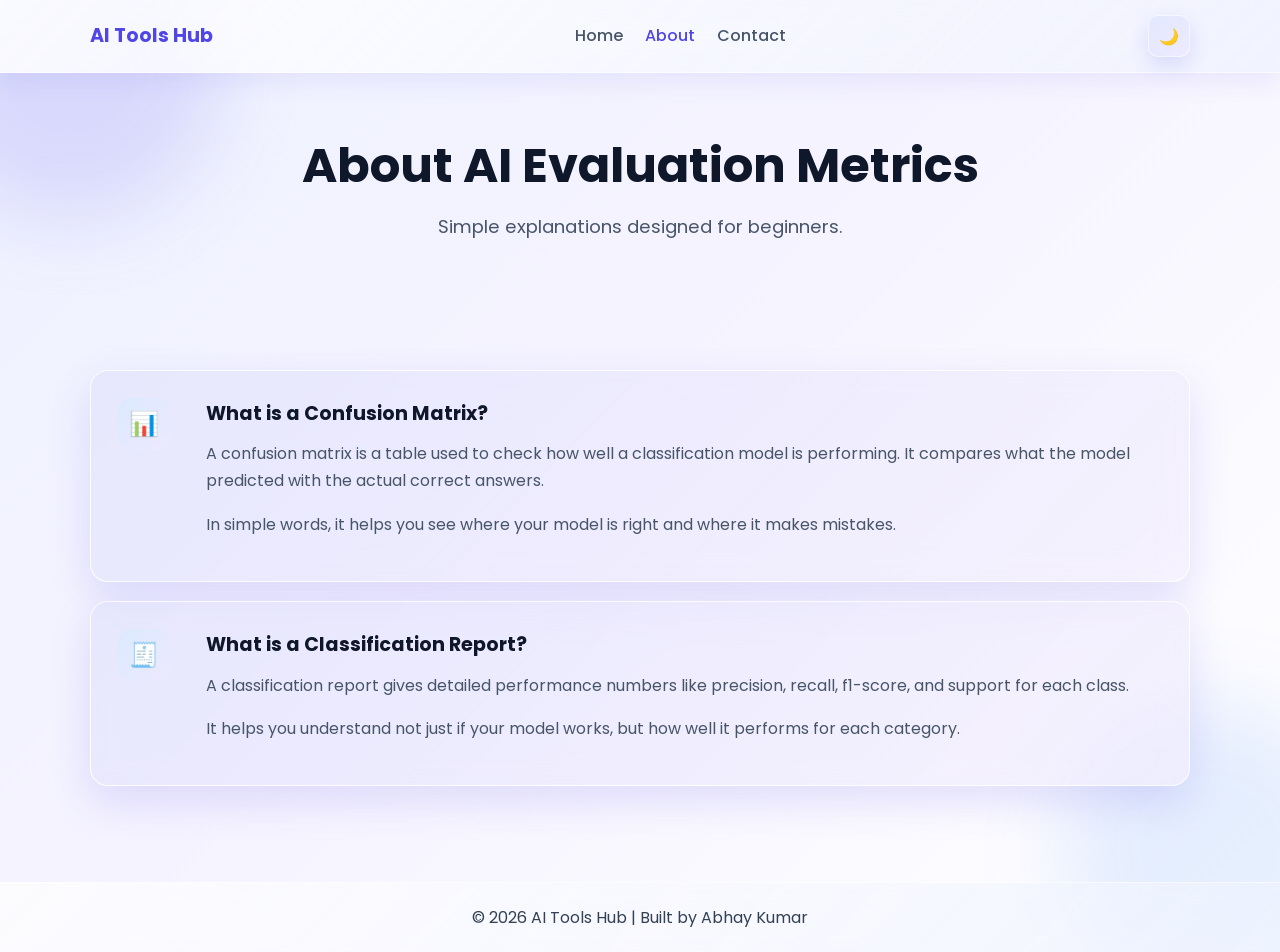
==== about.html @ d5ea425a "updating the website" ====
<!DOCTYPE html>
<html lang="en">
<head>
  <meta charset="UTF-8" />
  <meta name="viewport" content="width=device-width, initial-scale=1.0" />
  <title>AI Tools Hub | About</title>
  <meta name="description" content="Learn what confusion matrix and classification report mean in simple terms." />
  <link rel="preconnect" href="https://fonts.googleapis.com" />
  <link rel="preconnect" href="https://fonts.gstatic.com" crossorigin />
  <link href="https://fonts.googleapis.com/css2?family=Poppins:wght@300;400;500;600;700&display=swap" rel="stylesheet" />
  <link rel="stylesheet" href="css/style.css" />
</head>
<body>
  <!-- Loading Overlay -->
  <div class="loader-wrapper" id="loader" aria-label="Loading">
    <div class="spinner" aria-hidden="true"></div>
  </div>

  <!-- Sticky Navbar -->
  <header class="site-header">
    <nav class="navbar container">
      <a href="index.html" class="logo">AI Tools Hub</a>

      <button class="menu-toggle" id="menuToggle" aria-label="Toggle navigation" aria-expanded="false">
        <span></span>
        <span></span>
        <span></span>
      </button>

      <button class="theme-toggle" id="themeToggle" aria-label="Toggle dark mode" title="Toggle dark mode">
        <span class="theme-icon" aria-hidden="true">🌙</span>
      </button>

      <ul class="nav-links" id="navLinks">
        <li><a href="index.html" data-page="index">Home</a></li>
        <li><a href="about.html" data-page="about">About</a></li>
        <li><a href="contact.html" data-page="contact">Contact</a></li>
      </ul>
    </nav>
  </header>

  <main>
    <section class="page-hero section container reveal">
      <h1>About AI Evaluation Metrics</h1>
      <p>Simple explanations designed for beginners.</p>
    </section>

    <section class="about-sections section container">
      <!-- Confusion Matrix Explanation -->
      <article class="info-card reveal">
        <div class="info-icon" aria-hidden="true">📊</div>
        <div>
          <h2>What is a Confusion Matrix?</h2>
          <p>
            A confusion matrix is a table used to check how well a classification model is performing.
            It compares what the model predicted with the actual correct answers.
          </p>
          <p>
            In simple words, it helps you see where your model is right and where it makes mistakes.
          </p>
        </div>
      </article>

      <!-- Classification Report Explanation -->
      <article class="info-card reveal">
        <div class="info-icon" aria-hidden="true">🧾</div>
        <div>
          <h2>What is a Classification Report?</h2>
          <p>
            A classification report gives detailed performance numbers like precision, recall,
            f1-score, and support for each class.
          </p>
          <p>
            It helps you understand not just if your model works, but how well it performs for each category.
          </p>
        </div>
      </article>
    </section>
  </main>

  <!-- Scroll to Top -->
  <button id="scrollTopBtn" class="scroll-top" aria-label="Scroll to top">↑</button>

  <!-- Footer -->
  <footer class="site-footer">
    <p>© 2026 AI Tools Hub | Built by Abhay Kumar</p>
  </footer>

  <script src="js/script.js"></script>
</body>
</html>
---- css/style.css ----
/* Global Theme Variables */
:root {
  --primary: #4f46e5;
  --secondary: #7c3aed;
  --accent: #3b82f6;
  --text-main: #0f172a;
  --text-muted: #475569;
  --surface: #ffffff;
  --bg-soft: #f8f9ff;
  --border: #e2e8f0;
  --success: #16a34a;
  --danger: #dc2626;
  --shadow: 0 16px 40px rgba(79, 70, 229, 0.15);
  --glass-bg: rgba(255, 255, 255, 0.6);
  --glass-border: rgba(255, 255, 255, 0.45);
  --glass-overlay: linear-gradient(135deg, rgba(99, 102, 241, 0.18), rgba(139, 92, 246, 0.1));
  --blob-1: rgba(79, 70, 229, 0.14);
  --blob-2: rgba(59, 130, 246, 0.12);
  --radius-lg: 18px;
  --radius-md: 12px;
}

* {
  margin: 0;
  padding: 0;
  box-sizing: border-box;
}

html {
  scroll-behavior: smooth;
}

body {
  font-family: "Poppins", sans-serif;
  color: var(--text-main);
  background: linear-gradient(135deg, #eef2ff 0%, #f5f3ff 45%, #ffffff 100%);
  min-height: 100vh;
  line-height: 1.7;
  transition: background 0.35s ease, color 0.35s ease;
  position: relative;
}

body::before,
body::after {
  content: "";
  position: fixed;
  width: 300px;
  height: 300px;
  border-radius: 50%;
  filter: blur(40px);
  z-index: -1;
  animation: floatBlob 10s ease-in-out infinite;
}

body::before {
  top: -80px;
  left: -80px;
  background: var(--blob-1);
}

body::after {
  right: -80px;
  bottom: -100px;
  background: var(--blob-2);
  animation-delay: -4s;
}

@keyframes floatBlob {
  0%,
  100% {
    transform: translateY(0) translateX(0);
  }

  50% {
    transform: translateY(-14px) translateX(10px);
  }
}

a {
  text-decoration: none;
  color: inherit;
}

ul {
  list-style: none;
}

.container {
  width: min(1100px, 92%);
  margin-inline: auto;
}

.section {
  padding: 3.5rem 0;
}

/* Loader */
.loader-wrapper {
  position: fixed;
  inset: 0;
  background: rgba(255, 255, 255, 0.9);
  display: grid;
  place-items: center;
  z-index: 2000;
  transition: opacity 0.35s ease, visibility 0.35s ease;
}

.loader-wrapper.hidden {
  opacity: 0;
  visibility: hidden;
}

.spinner {
  width: 48px;
  height: 48px;
  border: 4px solid #c7d2fe;
  border-top-color: var(--primary);
  border-radius: 50%;
  animation: spin 0.85s linear infinite;
}

@keyframes spin {
  to {
    transform: rotate(360deg);
  }
}

/* Navbar */
.site-header {
  position: sticky;
  top: 0;
  z-index: 1000;
  backdrop-filter: blur(14px);
  -webkit-backdrop-filter: blur(14px);
  background: linear-gradient(135deg, rgba(255, 255, 255, 0.85), rgba(238, 242, 255, 0.7));
  border-bottom: 1px solid rgba(255, 255, 255, 0.6);
  box-shadow: 0 10px 25px rgba(79, 70, 229, 0.08);
}

.navbar {
  display: flex;
  align-items: center;
  justify-content: space-between;
  gap: 0.65rem;
  min-height: 72px;
}

.logo {
  font-size: 1.2rem;
  font-weight: 700;
  color: var(--primary);
}

.menu-toggle {
  display: inline-flex;
  flex-direction: column;
  gap: 5px;
  width: 42px;
  height: 42px;
  border: 1px solid var(--border);
  border-radius: 10px;
  background: #fff;
  align-items: center;
  justify-content: center;
  cursor: pointer;
  transition: transform 0.25s ease, box-shadow 0.25s ease;
}

.menu-toggle:hover {
  transform: translateY(-2px);
  box-shadow: 0 8px 20px rgba(79, 70, 229, 0.12);
}

.theme-toggle {
  width: 42px;
  height: 42px;
  border-radius: 10px;
  border: 1px solid rgba(255, 255, 255, 0.6);
  background: linear-gradient(135deg, rgba(224, 231, 255, 0.92), rgba(237, 233, 254, 0.9));
  display: grid;
  place-items: center;
  cursor: pointer;
  box-shadow: 0 8px 20px rgba(79, 70, 229, 0.16);
  transition: transform 0.25s ease, box-shadow 0.25s ease;
}

.theme-toggle:hover {
  transform: translateY(-2px) scale(1.02);
  box-shadow: 0 12px 24px rgba(79, 70, 229, 0.2);
}

.theme-icon {
  font-size: 1rem;
}

.theme-toggle.active {
  animation: pulseGlow 2.2s ease-in-out infinite;
}

@keyframes pulseGlow {
  0%,
  100% {
    box-shadow: 0 10px 20px rgba(59, 130, 246, 0.2);
  }

  50% {
    box-shadow: 0 12px 26px rgba(139, 92, 246, 0.3);
  }
}

.menu-toggle span {
  width: 18px;
  height: 2px;
  background: #334155;
  border-radius: 100px;
}

.nav-links {
  position: absolute;
  top: 72px;
  left: 0;
  right: 0;
  background: rgba(255, 255, 255, 0.78);
  border-bottom: 1px solid rgba(255, 255, 255, 0.65);
  backdrop-filter: blur(14px);
  -webkit-backdrop-filter: blur(14px);
  display: flex;
  flex-direction: column;
  align-items: center;
  gap: 1.1rem;
  padding: 1.25rem 0 1.5rem;
  transform: translateY(-150%);
  transition: transform 0.3s ease;
}

.nav-links.active {
  transform: translateY(0);
}

.nav-links a {
  color: var(--text-muted);
  font-weight: 500;
  transition: color 0.25s ease;
}

.nav-links a:hover,
.nav-links a.active-link {
  color: var(--primary);
}

/* Hero */
.hero {
  text-align: center;
  padding-top: 5rem;
}

.hero h1,
.page-hero h1 {
  font-size: clamp(1.8rem, 5vw, 3rem);
  line-height: 1.2;
  margin-bottom: 1rem;
}

.hero p,
.page-hero p {
  color: var(--text-muted);
  font-size: clamp(1rem, 2.5vw, 1.15rem);
}

.page-hero {
  text-align: center;
  padding-top: 4.5rem;
  padding-bottom: 2rem;
}

/* Buttons */
.btn {
  border: none;
  border-radius: 999px;
  padding: 0.75rem 1.25rem;
  font-size: 0.95rem;
  font-weight: 600;
  cursor: pointer;
  display: inline-flex;
  align-items: center;
  justify-content: center;
  transition: transform 0.25s ease, box-shadow 0.25s ease, opacity 0.25s ease;
}

.btn-primary {
  color: #fff;
  background: linear-gradient(135deg, var(--accent), var(--secondary));
  box-shadow: 0 10px 25px rgba(79, 70, 229, 0.25);
}

.btn-secondary {
  color: var(--primary);
  background: #eef2ff;
}

.btn:hover {
  transform: translateY(-2px);
}

/* Home Cards */
.section-title {
  text-align: center;
  margin-bottom: 2rem;
}

.section-title h2 {
  font-size: clamp(1.4rem, 3.5vw, 2rem);
  margin-bottom: 0.5rem;
}

.section-title p {
  color: var(--text-muted);
}

.cards-grid {
  display: grid;
  gap: 1.2rem;
  grid-template-columns: 1fr;
}

.tool-card,
.info-card,
.contact-form {
  background: var(--glass-bg);
  border: 1px solid var(--glass-border);
  border-radius: var(--radius-lg);
  padding: 1.35rem;
  box-shadow: var(--shadow);
  backdrop-filter: blur(14px);
  -webkit-backdrop-filter: blur(14px);
  position: relative;
  overflow: hidden;
  transition: transform 0.3s ease, box-shadow 0.3s ease;
}

.tool-card::before,
.info-card::before,
.contact-form::before,
.modal-content::before {
  content: "";
  position: absolute;
  inset: 0;
  background: var(--glass-overlay);
  opacity: 0.7;
  pointer-events: none;
}

.tool-card > *,
.info-card > *,
.contact-form > *,
.modal-content > * {
  position: relative;
  z-index: 1;
}

.tool-card:hover,
.info-card:hover {
  transform: translateY(-6px);
  box-shadow: 0 20px 35px rgba(76, 85, 255, 0.18);
}

.tool-card:hover .card-icon,
.info-card:hover .info-icon {
  transform: scale(1.07);
}

.card-icon,
.info-icon {
  width: 52px;
  height: 52px;
  border-radius: 14px;
  display: grid;
  place-items: center;
  font-size: 1.5rem;
  background: linear-gradient(135deg, #dbeafe, #ede9fe);
  margin-bottom: 0.9rem;
  transition: transform 0.3s ease;
}

.tool-card h3,
.info-card h2 {
  font-size: 1.2rem;
  margin-bottom: 0.6rem;
}

.tool-card p,
.info-card p {
  color: var(--text-muted);
  margin-bottom: 1rem;
}

/* About Page */
.about-sections {
  display: grid;
  gap: 1rem;
}

.info-card {
  display: grid;
  gap: 1rem;
}

/* Contact Form */
.contact-form {
  max-width: 700px;
  margin-inline: auto;
}

.form-group {
  margin-bottom: 1rem;
}

.form-group label {
  display: inline-block;
  margin-bottom: 0.35rem;
  font-weight: 500;
}

.form-group input,
.form-group textarea {
  width: 100%;
  padding: 0.75rem 0.9rem;
  border: 1px solid #cbd5e1;
  border-radius: var(--radius-md);
  font: inherit;
  outline: none;
  transition: border-color 0.25s ease, box-shadow 0.25s ease;
  background: rgba(255, 255, 255, 0.88);
}

.form-group input:focus,
.form-group textarea:focus {
  border-color: var(--primary);
  box-shadow: 0 0 0 4px rgba(79, 70, 229, 0.12);
}

.error-text {
  display: block;
  color: var(--danger);
  min-height: 20px;
  margin-top: 0.25rem;
  font-size: 0.85rem;
}

.success-text {
  margin-top: 1rem;
  color: var(--success);
  font-weight: 500;
  min-height: 26px;
}

/* Modal */
.modal {
  position: fixed;
  inset: 0;
  background: rgba(15, 23, 42, 0.55);
  display: none;
  align-items: center;
  justify-content: center;
  padding: 1rem;
  z-index: 1200;
}

/* Dark Mode */
body.dark-mode {
  --text-main: #e5e7eb;
  --text-muted: #cbd5e1;
  --surface: #0f172a;
  --bg-soft: #020617;
  --border: #334155;
  --glass-bg: rgba(15, 23, 42, 0.62);
  --glass-border: rgba(148, 163, 184, 0.28);
  --glass-overlay: linear-gradient(135deg, rgba(99, 102, 241, 0.2), rgba(30, 41, 59, 0.32));
  --blob-1: rgba(56, 189, 248, 0.12);
  --blob-2: rgba(168, 85, 247, 0.14);
  background: linear-gradient(135deg, #020617 0%, #0f172a 45%, #1e1b4b 100%);
}

body.dark-mode .site-header {
  background: linear-gradient(135deg, rgba(15, 23, 42, 0.84), rgba(30, 41, 59, 0.8));
  border-bottom-color: rgba(148, 163, 184, 0.22);
  box-shadow: 0 10px 25px rgba(2, 6, 23, 0.5);
}

body.dark-mode .logo {
  color: #c4b5fd;
}

body.dark-mode .menu-toggle {
  border-color: #334155;
  background: rgba(15, 23, 42, 0.92);
}

body.dark-mode .menu-toggle span {
  background: #cbd5e1;
}

body.dark-mode .theme-toggle {
  border-color: #334155;
  background: linear-gradient(135deg, rgba(30, 41, 59, 0.95), rgba(51, 65, 85, 0.9));
}

body.dark-mode .nav-links {
  background: rgba(15, 23, 42, 0.92);
  border-bottom-color: rgba(148, 163, 184, 0.24);
}

body.dark-mode .nav-links a {
  color: #cbd5e1;
}

body.dark-mode .btn-secondary {
  color: #c4b5fd;
  background: rgba(99, 102, 241, 0.16);
}

body.dark-mode .form-group input,
body.dark-mode .form-group textarea {
  background: rgba(15, 23, 42, 0.75);
  color: #e2e8f0;
  border-color: #334155;
}

body.dark-mode .site-footer {
  border-top-color: rgba(148, 163, 184, 0.24);
  background: linear-gradient(135deg, rgba(15, 23, 42, 0.75), rgba(30, 41, 59, 0.66));
  color: #cbd5e1;
}

body.dark-mode .modal {
  background: rgba(2, 6, 23, 0.7);
}

body.dark-mode .modal-close {
  color: #e2e8f0;
}

.modal.show {
  display: flex;
}

.modal-content {
  width: min(560px, 100%);
  background: rgba(255, 255, 255, 0.72);
  border: 1px solid rgba(255, 255, 255, 0.6);
  backdrop-filter: blur(14px);
  -webkit-backdrop-filter: blur(14px);
  border-radius: var(--radius-lg);
  padding: 1.4rem;
  box-shadow: var(--shadow);
  position: relative;
  overflow: hidden;
}

.modal-content h3 {
  margin-bottom: 0.8rem;
}

.modal-content p {
  color: var(--text-muted);
  margin-bottom: 0.7rem;
}

.modal-close {
  position: absolute;
  right: 12px;
  top: 10px;
  border: none;
  background: transparent;
  font-size: 1.4rem;
  cursor: pointer;
}

/* Scroll-to-top button */
.scroll-top {
  position: fixed;
  right: 1rem;
  bottom: 1rem;
  width: 42px;
  height: 42px;
  border: none;
  border-radius: 50%;
  background: linear-gradient(135deg, var(--accent), var(--secondary));
  color: #fff;
  cursor: pointer;
  display: grid;
  place-items: center;
  box-shadow: 0 12px 24px rgba(59, 130, 246, 0.35);
  opacity: 0;
  visibility: hidden;
  transform: translateY(12px);
  transition: all 0.3s ease;
  z-index: 900;
}

.scroll-top.show {
  opacity: 1;
  visibility: visible;
  transform: translateY(0);
}

/* Footer */
.site-footer {
  text-align: center;
  padding: 1.3rem 0;
  border-top: 1px solid rgba(255, 255, 255, 0.6);
  background: linear-gradient(135deg, rgba(255, 255, 255, 0.7), rgba(238, 242, 255, 0.65));
  backdrop-filter: blur(10px);
  -webkit-backdrop-filter: blur(10px);
  color: #334155;
  margin-top: 2rem;
}

/* Reveal Animation */
.reveal {
  opacity: 0;
  transform: translateY(28px);
  transition: opacity 0.7s ease, transform 0.7s ease;
}

.reveal.revealed {
  opacity: 1;
  transform: translateY(0);
}

/* Tablet and above */
@media (min-width: 768px) {
  .menu-toggle {
    display: none;
  }

  .theme-toggle {
    order: 3;
  }

  .nav-links {
    position: static;
    transform: none;
    border: none;
    background: transparent;
    flex-direction: row;
    gap: 1.4rem;
    padding: 0;
  }

  .cards-grid {
    grid-template-columns: repeat(2, 1fr);
  }

  .about-sections {
    gap: 1.2rem;
  }

  .info-card {
    grid-template-columns: 72px 1fr;
    align-items: start;
  }
}

/* Large screens */
@media (min-width: 1024px) {
  .section {
    padding: 4rem 0;
  }

  .hero {
    padding-top: 6rem;
  }

  .tool-card,
  .info-card,
  .contact-form {
    padding: 1.7rem;
  }
}
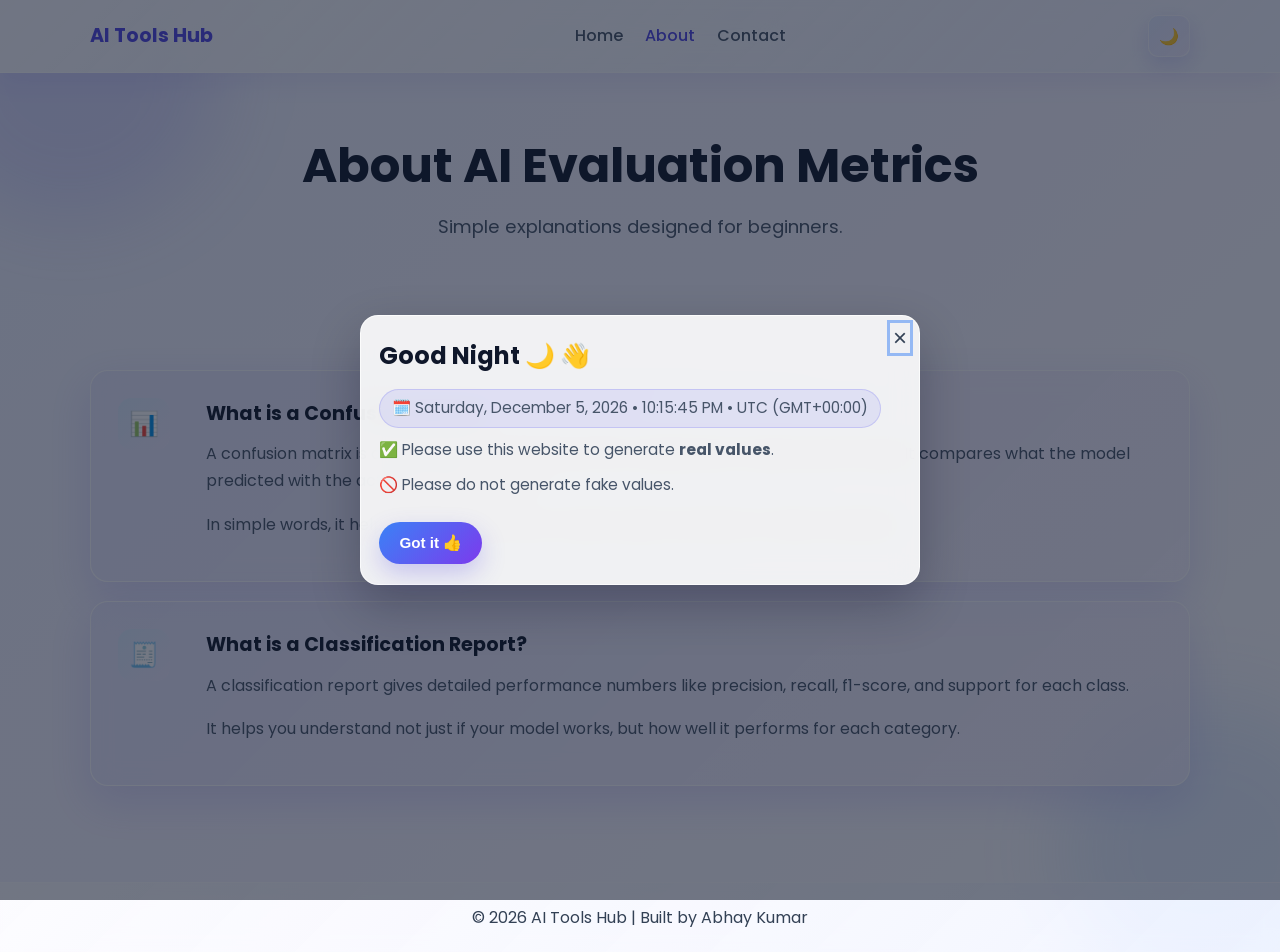
==== commit fdeabda3: "Add .gitignore, refresh README, and include latest site updates" ====
--- a/about.html
+++ b/about.html
@@ -3,12 +3,45 @@
 <head>
   <meta charset="UTF-8" />
   <meta name="viewport" content="width=device-width, initial-scale=1.0" />
-  <title>AI Tools Hub | About</title>
-  <meta name="description" content="Learn what confusion matrix and classification report mean in simple terms." />
+  <title>About AI Tools Hub | Confusion Matrix & Classification Metrics Guide</title>
+  <meta name="description" content="Learn confusion matrix and classification metrics in simple terms. Beginner-friendly explanations to understand AI model evaluation." />
+  <meta name="keywords" content="what is confusion matrix, classification metrics explained, model evaluation guide, AI metrics for beginners" />
+  <meta name="author" content="Abhay Kumar" />
+  <meta name="robots" content="index, follow" />
+  <meta name="theme-color" content="#4f46e5" />
+  <link rel="canonical" href="https://ai-tools-hub.vercel.app/about.html" />
+
+  <meta property="og:type" content="article" />
+  <meta property="og:site_name" content="AI Tools Hub" />
+  <meta property="og:title" content="About AI Tools Hub | Confusion Matrix & Classification Metrics Guide" />
+  <meta property="og:description" content="Understand confusion matrix and classification metrics with beginner-friendly explanations." />
+  <meta property="og:url" content="https://ai-tools-hub.vercel.app/about.html" />
+  <meta property="og:locale" content="en_US" />
+
+  <meta name="twitter:card" content="summary" />
+  <meta name="twitter:title" content="About AI Tools Hub | Confusion Matrix & Classification Metrics Guide" />
+  <meta name="twitter:description" content="Beginner-friendly guide for confusion matrix and classification metrics." />
+
   <link rel="preconnect" href="https://fonts.googleapis.com" />
   <link rel="preconnect" href="https://fonts.gstatic.com" crossorigin />
   <link href="https://fonts.googleapis.com/css2?family=Poppins:wght@300;400;500;600;700&display=swap" rel="stylesheet" />
   <link rel="stylesheet" href="css/style.css" />
+
+  <script type="application/ld+json">
+  {
+    "@context": "https://schema.org",
+    "@type": "AboutPage",
+    "url": "https://ai-tools-hub.vercel.app/about.html",
+    "name": "About AI Tools Hub",
+    "description": "Beginner-friendly explanation of confusion matrix and classification metrics.",
+    "isPartOf": {
+      "@type": "WebSite",
+      "url": "https://ai-tools-hub.vercel.app/",
+      "name": "AI Tools Hub"
+    },
+    "inLanguage": "en"
+  }
+  </script>
 </head>
 <body>
   <!-- Loading Overlay -->
--- a/css/style.css
+++ b/css/style.css
@@ -81,6 +81,11 @@
   color: inherit;
 }
 
+:focus-visible {
+  outline: 3px solid rgba(79, 70, 229, 0.45);
+  outline-offset: 2px;
+}
+
 ul {
   list-style: none;
 }
@@ -466,6 +471,107 @@
   z-index: 1200;
 }
 
+/* Welcome Popup */
+.welcome-popup-overlay {
+  position: fixed;
+  inset: 0;
+  z-index: 1500;
+  background: rgba(15, 23, 42, 0.58);
+  display: grid;
+  place-items: center;
+  padding: 1rem;
+  animation: popupFadeIn 0.25s ease;
+}
+
+.welcome-popup-overlay.hide {
+  opacity: 0;
+  transition: opacity 0.22s ease;
+}
+
+.welcome-popup-card {
+  width: min(560px, 96%);
+  background: rgba(255, 255, 255, 0.9);
+  border: 1px solid rgba(255, 255, 255, 0.75);
+  backdrop-filter: blur(14px);
+  -webkit-backdrop-filter: blur(14px);
+  border-radius: var(--radius-lg);
+  box-shadow: 0 20px 50px rgba(2, 6, 23, 0.24);
+  padding: 1.25rem 1.15rem;
+  position: relative;
+  animation: popupCardIn 0.28s ease;
+}
+
+.welcome-popup-close {
+  position: absolute;
+  top: 10px;
+  right: 12px;
+  border: none;
+  background: transparent;
+  font-size: 1.5rem;
+  line-height: 1;
+  color: #334155;
+  cursor: pointer;
+}
+
+.welcome-popup-close:focus-visible,
+.welcome-popup-ok:focus-visible,
+.theme-toggle:focus-visible,
+.menu-toggle:focus-visible,
+.nav-links a:focus-visible,
+.btn:focus-visible {
+  outline: 3px solid rgba(59, 130, 246, 0.5);
+  outline-offset: 3px;
+}
+
+.welcome-popup-card h3 {
+  font-size: clamp(1.1rem, 3vw, 1.5rem);
+  margin-bottom: 0.75rem;
+  padding-right: 1.6rem;
+}
+
+.welcome-popup-datetime {
+  display: inline-block;
+  background: rgba(99, 102, 241, 0.12);
+  border: 1px solid rgba(99, 102, 241, 0.22);
+  border-radius: 999px;
+  padding: 0.35rem 0.75rem;
+  font-size: 0.86rem;
+  margin-bottom: 0.8rem;
+  color: #334155;
+}
+
+.welcome-popup-card p {
+  color: var(--text-muted);
+  margin-bottom: 0.55rem;
+  font-size: 0.96rem;
+}
+
+.welcome-popup-ok {
+  margin-top: 0.95rem;
+}
+
+@keyframes popupFadeIn {
+  from {
+    opacity: 0;
+  }
+
+  to {
+    opacity: 1;
+  }
+}
+
+@keyframes popupCardIn {
+  from {
+    opacity: 0;
+    transform: translateY(10px) scale(0.98);
+  }
+
+  to {
+    opacity: 1;
+    transform: translateY(0) scale(1);
+  }
+}
+
 /* Dark Mode */
 body.dark-mode {
   --text-main: #e5e7eb;
@@ -538,6 +644,33 @@
 
 body.dark-mode .modal-close {
   color: #e2e8f0;
+}
+
+body.dark-mode .welcome-popup-overlay {
+  background: rgba(2, 6, 23, 0.76);
+}
+
+body.dark-mode .welcome-popup-card {
+  background: rgba(15, 23, 42, 0.9);
+  border-color: rgba(148, 163, 184, 0.25);
+}
+
+body.dark-mode .welcome-popup-close {
+  color: #cbd5e1;
+}
+
+body.dark-mode .welcome-popup-card p {
+  color: #cbd5e1;
+}
+
+body.dark-mode .welcome-popup-datetime {
+  background: rgba(99, 102, 241, 0.2);
+  border-color: rgba(148, 163, 184, 0.35);
+  color: #e2e8f0;
+}
+
+body.dark-mode :focus-visible {
+  outline-color: rgba(196, 181, 253, 0.65);
 }
 
 .modal.show {
